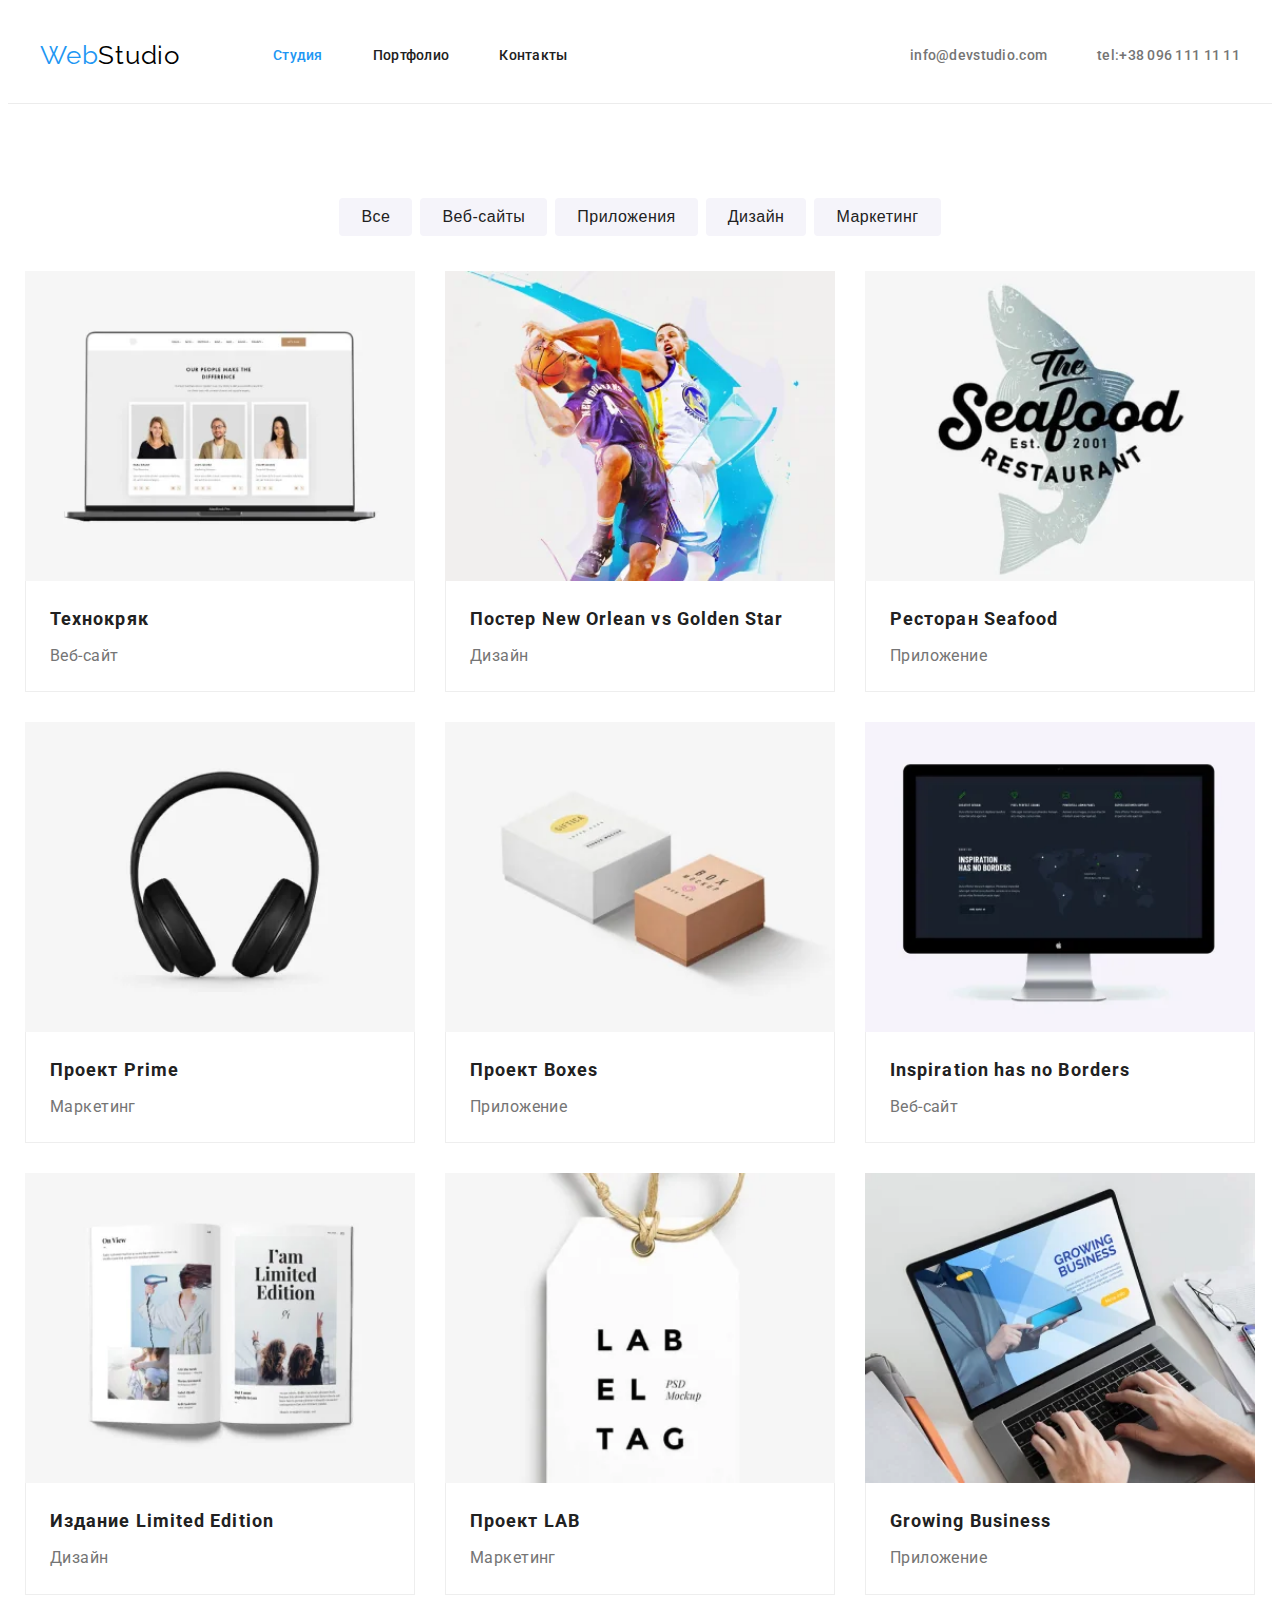
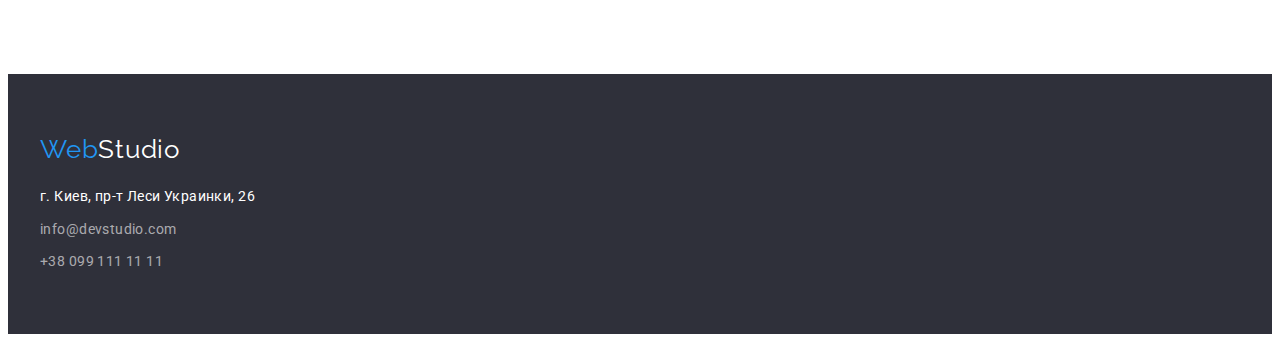
==== portfolio.html @ 63d1b92a "create" ====
<!DOCTYPE html>
<html lang="ru">
<head>
    <meta charset="UTF-8">
    <meta http-equiv="X-UA-Compatible" content="IE=edge">
    <meta name="viewport" content="width=device-width, initial-scale=1.0">
    <link rel="preconnect" href="https://fonts.googleapis.com">
    <link rel="preconnect" href="https://fonts.gstatic.com" crossorigin>
    <link href="https://fonts.googleapis.com/css2?family=Raleway:wght@700&family=Roboto:wght@400;500;700;900&display=swap"
        rel="stylesheet">
    <link rel="stylesheet" href="https://cdnjs.cloudflare.com/ajax/libs/modern-normalize/1.1.0/modern-normalize.min.css"
        integrity="sha512-wpPYUAdjBVSE4KJnH1VR1HeZfpl1ub8YT/NKx4PuQ5NmX2tKuGu6U/JRp5y+Y8XG2tV+wKQpNHVUX03MfMFn9Q=="
        crossorigin="anonymous" referrerpolicy="no-referrer" />
    <link rel="stylesheet" href="./css/style.css">
    <title>Portfolio</title>
</head>
    <body>
        <!--Шапка-->
    <header class="header-nav">
        <div class="nav-box container">
            <nav>
                <a href="./index.html" class="logo link-style">
                    Web<span class="color-logo darker">Studio</span>
                </a>
                <ul class="items-nav list">
                    <li class="item-nav"><a href="./index.html" class="link-nav link-style current">Студия</a></li>
                    <li class="item-nav"><a href="./portfolio.html" class="link-nav link-style">Портфолио</a></li>
                    <li class="item-nav"><a href="#" class="link-nav link-style">Контакты</a></li>
                </ul>
            </nav>
            <ul class="items-cont list">
                <li class="item-cont"><a href="mailto:info@devstudio.com"
                        class="link-mail link-style">info@devstudio.com</a></li>
                <li class="item-cont"><a href="tel:+380961111111" class="link-tel link-style">tel:+38 096 111 11 11</a></li>
            </ul>
        </div>
    </header>
        <main>
            <section class="section-portfolio">
                <div class="container">
                    <h1 class="visually-hidden">Портфолио</h1>
                    <!-- Фільтр -->
                    <ul class="filter-list list">
                        <li class="item-list"><button type="button" class="button-filter">Все</button></li>
                        <li class="item-list"><button type="button" class="button-filter">Веб-сайты</button></li>
                        <li class="item-list"><button type="button" class="button-filter">Приложения</button></li>
                        <li class="item-list"><button type="button" class="button-filter">Дизайн</button></li>
                        <li class="item-list"><button type="button" class="button-filter">Маркетинг</button></li>
                    </ul>
                    <!-- список набору -->
                    <ul class="portfolio-list list">
                        <li class="item-portfolio">
                            <a href="" class="link-style">
                                <img src="./images/img_p.webp" alt="" width="370">
                                <div class="subtitle-content">
                                    <h2 class="subtitle-list">Технокряк</h2>
                                    <p class="description-list">Веб-сайт</p>
                                </div>
                            </a>
                        </li>
                        <li class="item-portfolio">
                            <a href="" class="link-style">
                                <img src="./images/img_p1.webp" alt="" width="370">
                                <div class="subtitle-content">
                                    <h2 class="subtitle-list">Постер New Orlean vs Golden Star</h2>
                                    <p class="description-list">Дизайн</p>
                                </div>
                            </a>
                        </li>
                        <li class="item-portfolio">
                            <a href="" class="link-style">
                                <img src="./images/img_p2.webp" alt="" width="370">
                                <div class="subtitle-content">
                                    <h2 class="subtitle-list">Ресторан Seafood</h2>
                                    <p class="description-list">Приложение</p>
                                </div>
                            </a>
                        </li>
                        <li class="item-portfolio">
                            <a href="" class="link-style">
                                <img src="./images/img_p3.webp" alt="" width="370">
                                <div class="subtitle-content">
                                    <h2 class="subtitle-list">Проект Prime</h2>
                                    <p class="description-list">Маркетинг</p>
                                </div>
                            </a>
                        </li>
                        <li class="item-portfolio">
                            <a href="" class="link-style">
                                <img src="./images/img_p4.webp" alt="" width="370">
                    
                                <div class="subtitle-content">
                                    <h2 class="subtitle-list">Проект Boxes</h2>
                                    <p class="description-list">Приложение</p>
                                </div>
                            </a>
                        </li>
                        <li class="item-portfolio">
                            <a href="" class="link-style">
                                <img src="./images/img_p5.webp" alt="" width="370">
                                <div class="subtitle-content">
                                    <h2 class="subtitle-list">Inspiration has no Borders</h2>
                                    <p class="description-list">Веб-сайт</p>
                                </div>
                            </a>
                        </li>
                        <li class="item-portfolio">
                            <a href="" class="link-style">
                                <img src="./images/img_p6.webp" alt="" width="370">
                                <div class="subtitle-content">
                                    <h2 class="subtitle-list">Издание Limited Edition</h2>
                                    <p class="description-list">Дизайн</p>
                                </div>
                            </a>
                        </li>
                        <li class="item-portfolio">
                            <a href="" class="link-style">
                                <img src="./images/img_p7.webp" alt="" width="370">
                                <div class="subtitle-content">
                                    <h2 class="subtitle-list">Проект LAB</h2>
                                    <p class="description-list">Маркетинг</p>
                                </div>
                            </a>
                        </li>
                        <li class="item-portfolio">
                            <a href="" class="link-style">
                                <img src="./images/img_p8.webp" alt="" width="370">
                                <div class="subtitle-content">
                                    <h2 class="subtitle-list">Growing Business</h2>
                                    <p class="description-list">Приложение</p>
                                </div>
                            </a>
                        </li>
                    </ul>
                </div>
            </section>
        </main>
                <!--Футер-->
        <footer class="footer">
            <div class="container">
                <div class="box-footer-logo">
                    <a href="./index.html" class="logo link-style">
                        Web<span class="color-logo lighter">Studio</span>
                    </a>
                </div>
        
                <address class="address">
                    <ul class="items-addr list">
                        <li class="item-addr"><span class="location">г. Киев, пр-т Леси Украинки, 26</span></li>
                        <li class="item-addr"><a href="mailto:info@devstudio.com"
                                class="link-cont link-style">info@devstudio.com</a></li>
                        <li class="item-addr"><a href="tel:+380991111111" class="link-cont link-style">+38 099 111 11 11</a>
                        </li>
                    </ul>
                </address>
            </div>
        </footer>
    </body>
</html>
---- css/style.css ----
/* Змінні */

:root {
  --primary-text-color: #212121;
  --text-color: #757575;
  --accent-color: #2196f3;
  --color-contacts: rgba(255, 255, 255, 0.6);
  --primary-color-white: #ffffff;
}

/* ГЛОБАЛЬНІ СТИЛІ */

body {
  font-family: 'Roboto', sans-serif;
  color: var(--text-color);
  background-color: var(--primary-color-white);
  font-size: 14px;
  letter-spacing: 0.03em;
}

img {
  display: block;
  width: 100%;
}

/* відміняємо маркер списку */
.list {
  list-style: none;
}

/* відміняємо підкреслення посилань */
.link-style {
  text-decoration: none;
}

/* стилі для контейнерів */

.container {
  width: 1200px;
  margin-left: auto;
  margin-right: auto;
  padding: 0 15px;
}

/* Скидаю глобально зовнішні відступи  */

h1,
h2,
h3,
h4,
h5,
h6 {
  margin: 0px;
}

p {
  margin: 0px;
}

ul {
  margin: 0px;
  padding: 0px;
}

/* Шапка */

.nav-box {
  display: flex;
  justify-content: space-between;
  align-items: center;
}

.header-nav {
  color: var(--primary-color-white);
  border-bottom: 1px solid #ececec;
  padding: 32px 0;
}

.logo {
  font-family: 'Raleway', sans-serif;
  font-size: 26px;
  line-height: 1.2;
  letter-spacing: 0.03em;
  color: var(--accent-color);
}

.color-logo.darker {
  color: #000000;
  text-indent: 0%;
}

.items-nav {
  display: flex;
  margin-left: 93px;

  font-weight: 500;
  line-height: 1.2;
  letter-spacing: 0.02em;
}

.item-nav:not(:first-child) {
  margin-left: 50px;
}

nav {
  display: flex;
  align-items: center;
}

.link-nav {
  color: var(--primary-text-color);
}

.link-nav.current {
  color: var(--accent-color);
}

.link-nav:hover,
.link-nav:focus {
  color: var(--accent-color);
}

.items-cont {
  display: flex;

  font-weight: 500;
  line-height: 1.2;
  letter-spacing: 0.02em;
}

.items-cont .item-cont + .item-cont {
  margin-left: 50px;
}

.link-mail,
.link-tel {
  color: var(--text-color);
}

.link-mail:hover,
.link-mail:focus,
.link-tel:hover,
.link-tel:focus {
  color: var(--accent-color);
}

/* SECTION-HERO */

.section-hero {
  padding: 200px 0;
  text-align: center;

  background-color: #2f303a;
  color: var(--primary-color-white);
}

.title-hero {
  margin-bottom: 30px;
  margin-left: auto;
  margin-right: auto;
  width: 696px;

  font-weight: 900;
  font-size: 44px;
  line-height: 1.4;
  letter-spacing: 0.06em;
  text-transform: uppercase;
}

.button-hero {
  padding: 10px 32px;
  border-radius: 4px;
  border: 0px solid #188ce8;

  background-color: var(--accent-color);
  color: var(--primary-color-white);
  cursor: pointer;
  font-weight: 700;
  font-size: 16px;
  line-height: 1.9;
  letter-spacing: 0.06em;
}

.button-hero:hover,
.button-hero:focus {
  background-color: #188ce8;
}

/*SECTION OUR ADVANTAGES*/

.section-advantages {
  padding: 94px 0;
}

.visually-hidden {
  position: absolute;
  clip: rect(0 0 0 0);
  width: 1px;
  height: 1px;
  margin: -1px;
}

.items-advantages {
  display: flex;
  justify-content: space-between;
}

.item-advantages {
  max-width: 270px;
}

.item-advantages:not(:first-child) {
  margin-left: 30px;
}

.subtitle-advantages {
  color: var(--primary-text-color);
  font-size: 14px;
  line-height: 1.2;
  text-transform: uppercase;
}

.text-advantages {
  padding-top: 10px;
  line-height: 1.7;
}

/* section work */

.section-work {
  padding-bottom: 94px;
}

.section-work .title-section {
  margin-bottom: 50px;
}

.img-box {
  display: flex;
  justify-content: space-between;
  align-items: center;
}

.title-section {
  margin-bottom: 50px;

  color: var(--primary-text-color);
  text-align: center;
  font-size: 36px;
  line-height: 1.2;
}

/* sectiont team */

.section-team {
  padding: 94px 0;
  text-align: center;
  background-color: #f5f4fa;
}

.items-team {
  display: flex;
}

.item-card {
  box-shadow: 0px 1px 3px rgba(0, 0, 0, 0.12), 0px 1px 1px rgba(0, 0, 0, 0.14),
    0px 2px 1px rgba(0, 0, 0, 0.2);
  border-radius: 0px 0px 4px 4px;

  background-color: var(--primary-color-white);
  font-size: 16px;
  line-height: 1.2;
}

.item-card:not(:first-child) {
  margin-left: 30px;
}

.card-wrapper {
  padding: 30px 0;
}

.title-card {
  margin-bottom: 10px;

  color: var(--primary-text-color);
  font-size: 16px;
  font-weight: 500;
  line-height: 1.2;
}

/* Footer */
.footer {
  padding: 60px 0;

  background-color: #2f303a;
}

.box-footer-logo {
  margin-bottom: 20px;
}

.color-logo.lighter {
  color: var(--primary-color-white);
}

.items-addr {
  font-style: normal;
  line-height: 1.7;
  font-weight: 400;
  letter-spacing: 0.03em;
}

.item-addr:not(:last-child) {
  margin-bottom: 9px;
}

.location {
  color: var(--primary-color-white);
}

.link-cont {
  color: var(--color-contacts);
}

/* ПОРТФОЛІО */

/* Section filter */

.section-portfolio {
  padding: 94px 0;
}

.filter-list {
  display: flex;
  justify-content: center;
  margin-bottom: 50px;
}

.filter-list .item-list:not(:first-child) {
  margin-left: 8px;
}

.button-filter {
  padding: 6px 22px;
  border: 0px;
  border-radius: 4px;
  border-color: transparent;

  background-color: #f5f4fa;
  color: var(--primary-text-color);
  font-weight: 500;
  font-size: 16px;
  line-height: 1.6;
  letter-spacing: 0.03em;
  text-align: center;
  cursor: pointer;
}

.button-filter:hover,
.button-filter:focus {
  background-color: var(--accent-color);
  color: var(--primary-color-white);
}

/* 1 Варіант */
/*.portfolio-list {
  display: flex;
  flex-wrap: wrap;
}

 .item-portfolio {
  width: 370px;
   width: calc(100% - 90)/ 3); 
}

.item-portfolio:not(:nth-child(3n)) {
  margin-right: 30px;
}

.item-portfolio:not(:nth-last-child(-n + 3)) {
  margin-bottom: 30px;
} */

/* по MDN */
.portfolio-list {
  display: flex;
  flex-wrap: wrap;
  margin: -30px;
}

.item-portfolio {
  margin: 15px;
  width: calc(100% / 3 - 30px);
}

/* .item-portfolio:not(:nth-child(3n)) {
  margin-right: 15px; 
}

.item-portfolio:not(:nth-last-child(-n + 3)) {
   margin-bottom: 15px; 
} */

.subtitle-content {
  border: 1px solid #eeeeee;
  border-top: 0px;
  padding: 20px 24px;
}

.subtitle-list {
  margin-bottom: 4px;

  color: var(--primary-text-color);
  font-size: 18px;
  line-height: 2;
  letter-spacing: 0.06em;
}

.description-list {
  color: var(--text-color);
  font-size: 16px;
  line-height: 1.9;
}
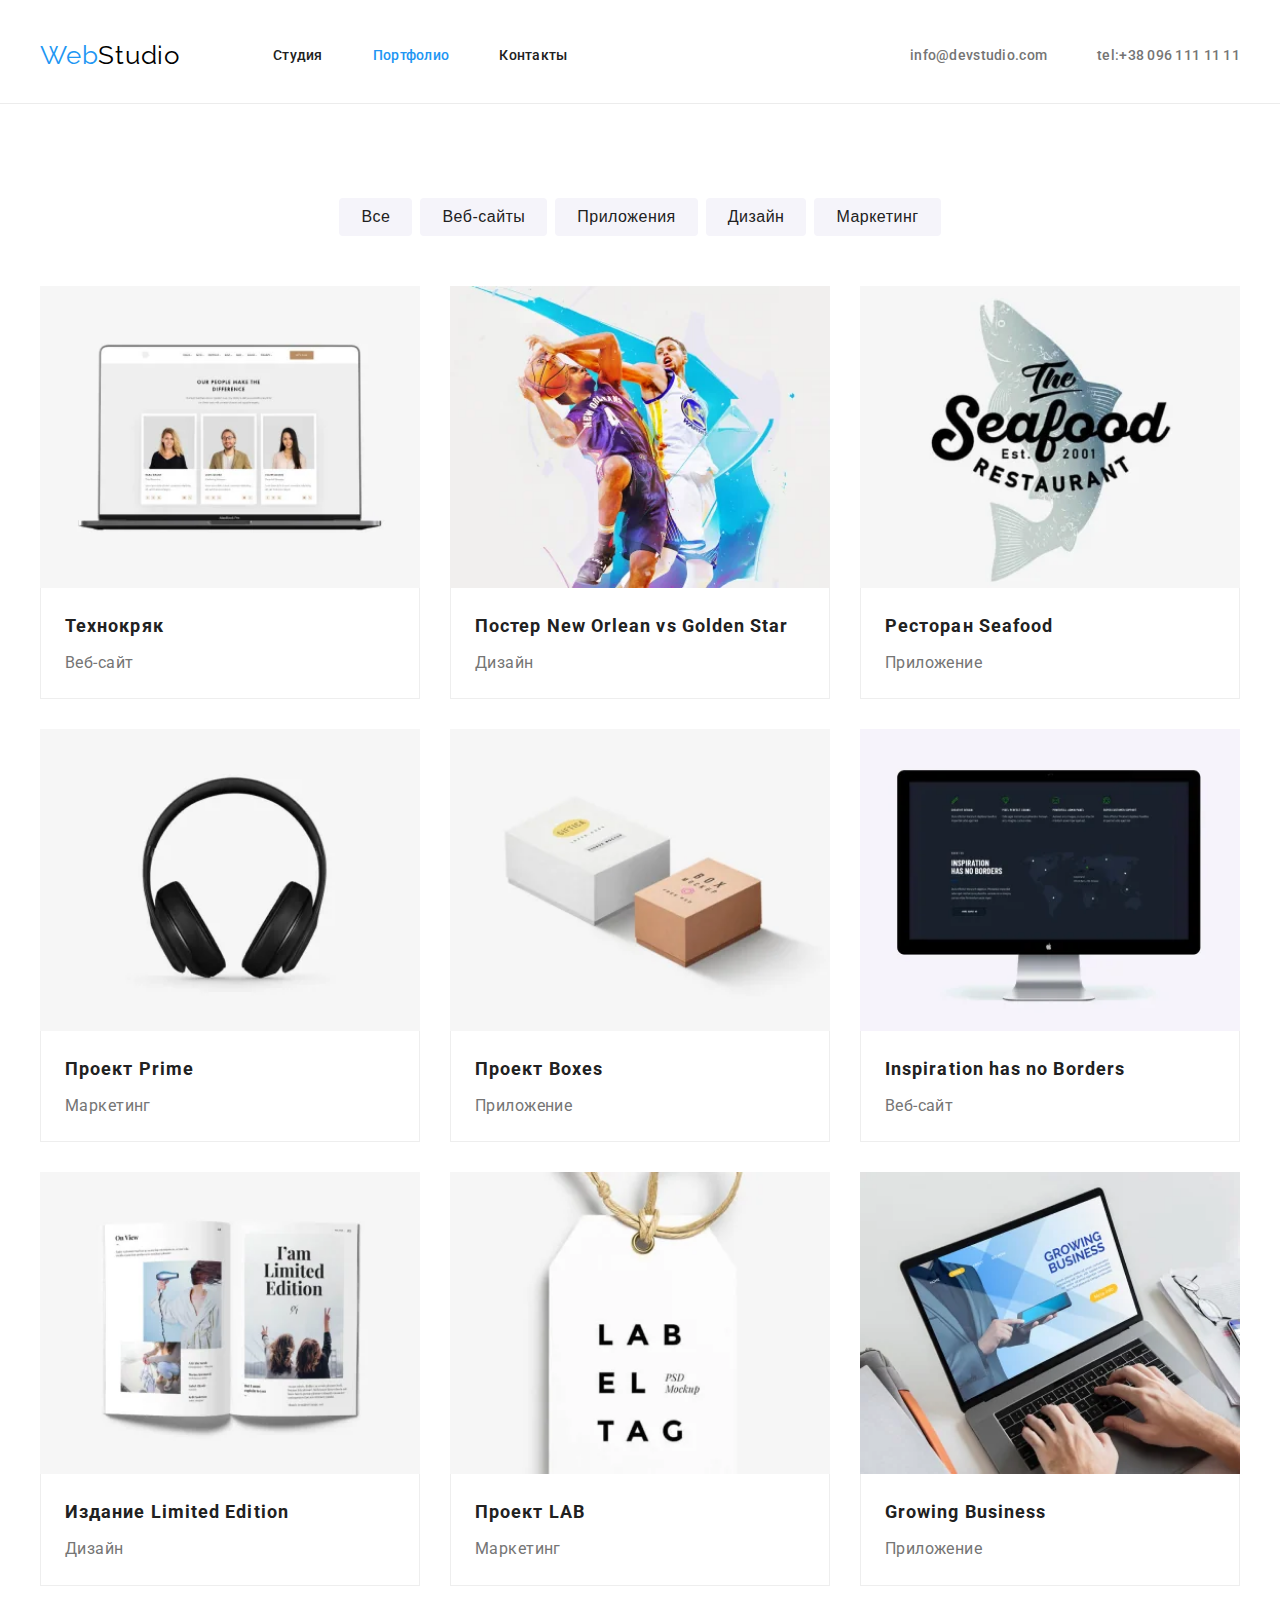
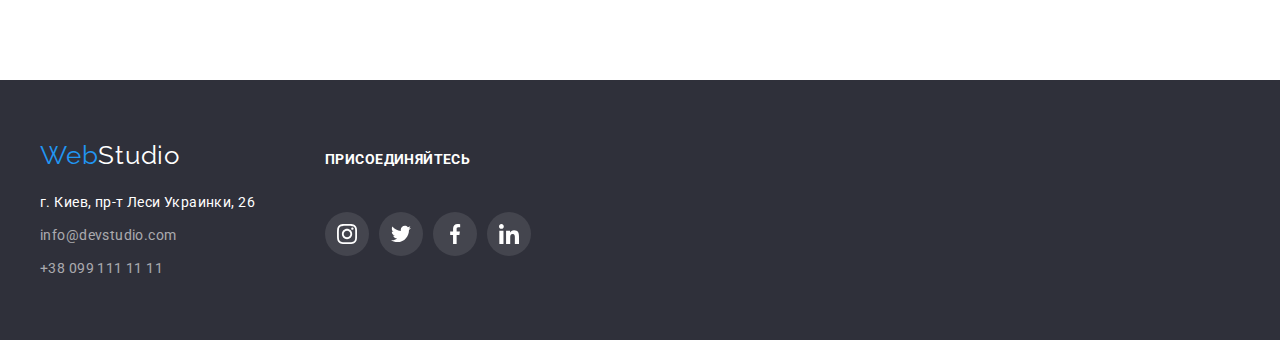
==== commit 891d6bcf: "join footer" ====
--- a/portfolio.html
+++ b/portfolio.html
@@ -23,8 +23,8 @@
                     Web<span class="color-logo darker">Studio</span>
                 </a>
                 <ul class="items-nav list">
-                    <li class="item-nav"><a href="./index.html" class="link-nav link-style current">Студия</a></li>
-                    <li class="item-nav"><a href="./portfolio.html" class="link-nav link-style">Портфолио</a></li>
+                    <li class="item-nav"><a href="./index.html" class="link-nav link-style ">Студия</a></li>
+                    <li class="item-nav"><a href="./portfolio.html" class="link-nav link-style current">Портфолио</a></li>
                     <li class="item-nav"><a href="#" class="link-nav link-style">Контакты</a></li>
                 </ul>
             </nav>
@@ -137,22 +137,50 @@
         </main>
                 <!--Футер-->
         <footer class="footer">
-            <div class="container">
-                <div class="box-footer-logo">
-                    <a href="./index.html" class="logo link-style">
-                        Web<span class="color-logo lighter">Studio</span>
+            <div class="container footer-container">
+                <div>
+                    <div class="box-footer-logo">
+                        <a href="./index.html" class="logo link-style">
+                            Web<span class="color-logo lighter">Studio</span>
+                        </a>
+                    </div>
+        
+                    <address class="address">
+                        <ul class="items-addr list">
+                            <li class="item-addr"><span class="location">г. Киев, пр-т Леси Украинки, 26</span></li>
+                            <li class="item-addr"><a href="mailto:info@devstudio.com"
+                                    class="link-cont link-style">info@devstudio.com</a>
+                            </li>
+                            <li class="item-addr"><a href="tel:+380991111111" class="link-cont link-style">+38 099 111 11 11</a>
+                            </li>
+                        </ul>
+                    </address>
+                </div>
+                <div class="box-join">
+                    <h3 class="title-join">присоединяйтесь</h3>
+                    <a href="" class="link-social dark" aria-label="instagram">
+                        <svg class="icon-social light" width="20" height="20">
+                            <use href="./images/sprite.svg#instagram"></use>
+                        </svg>
+                    </a>
+                    <a href="" class="link-social dark" aria-label="twitter">
+                        <svg class="icon-social light" width="20" height="20">
+                            <use href="./images/sprite.svg#twitter">
+                            </use>
+                        </svg>
+                    </a>
+                    <a href="" class="link-social dark" aria-label="facebook">
+                        <svg class="icon-social light" width="20" height="20">
+                            <use href="./images/sprite.svg#facebook">
+                            </use>
+                        </svg>
+                    </a>
+                    <a href="" class="link-social dark" aria-label="linkedin">
+                        <svg class="icon-social light" width="20" height="20">
+                            <use href="./images/sprite.svg#linkedin"></use>
+                        </svg>
                     </a>
                 </div>
-        
-                <address class="address">
-                    <ul class="items-addr list">
-                        <li class="item-addr"><span class="location">г. Киев, пр-т Леси Украинки, 26</span></li>
-                        <li class="item-addr"><a href="mailto:info@devstudio.com"
-                                class="link-cont link-style">info@devstudio.com</a></li>
-                        <li class="item-addr"><a href="tel:+380991111111" class="link-cont link-style">+38 099 111 11 11</a>
-                        </li>
-                    </ul>
-                </address>
             </div>
         </footer>
     </body>
--- a/css/style.css
+++ b/css/style.css
@@ -11,6 +11,10 @@
 /* ГЛОБАЛЬНІ СТИЛІ */
 
 body {
+  max-width: 1600px;
+  margin-left: auto;
+  margin-right: auto;
+
   font-family: 'Roboto', sans-serif;
   color: var(--text-color);
   background-color: var(--primary-color-white);
@@ -147,11 +151,22 @@
 /* SECTION-HERO */
 
 .section-hero {
-  padding: 200px 0;
+  padding-top: 200px;
   text-align: center;
+  /* max-width: 1600px; */
+  height: 600px;
+  /* margin-right: auto;
+  margin-left: auto; */
 
   background-color: #2f303a;
   color: var(--primary-color-white);
+  background-image: linear-gradient(
+      rgba(47, 48, 58, 0.4),
+      rgba(47, 48, 58, 0.4)
+    ),
+    url('..//images/bgi.jpg');
+  background-position: center;
+  background-repeat: no-repeat;
 }
 
 .title-hero {
@@ -200,6 +215,63 @@
   margin: -1px;
 }
 
+.box-icon-advantages {
+  display: flex;
+  justify-content: center;
+  align-items: center;
+  height: 120px;
+  background-color: #f5f4fa;
+  border-radius: 4px;
+  margin-bottom: 30px;
+}
+
+/* 
+.item-advantages::before {
+  display: block;
+  content: '';
+  height: 120px;
+  background-color: #f5f4fa;
+  border-radius: 4px;
+  background-size: 70px 70px;
+  background-repeat: no-repeat;
+  background-position: center;
+  margin-bottom: 30px;
+} */
+
+/* .item-advantages:nth-child(1)::before {
+  background-image: url(..//images/icon-index/antenna1.svg);
+}
+
+.item-advantages:nth-child(2)::before {
+  background-image: url(..//images/icon-index/clock1.svg);
+}
+
+.item-advantages:nth-child(3)::before {
+  background-image: url(..//images/icon-index/diagram1.svg);
+}
+
+.item-advantages:nth-child(4)::before {
+  background-image: url(..//images/icon-index/astronaut1.svg);
+} */
+
+/* ВАРІАНТ2 */
+
+/* .item-advantages.icon-antenna::before {
+  background-image: url(..//images/icon-index/svg/antenna.svg);
+} */
+
+.item-advantages.icon-clock::before {
+  background-image: url(..//images/icon-index/svg/clock.svg);
+}
+
+.item-advantages.icon-diagramma::before {
+  background-image: url(..//images/icon-index/svg/diagram.svg);
+}
+
+.item-advantages.icon-astronaut::before {
+  background-image: url(..//images/icon-index/svg/astronaut.svg);
+}
+
 .items-advantages {
   display: flex;
   justify-content: space-between;
@@ -216,7 +288,7 @@
 .subtitle-advantages {
   color: var(--primary-text-color);
   font-size: 14px;
-  line-height: 1.2;
+  line-height: 1.14;
   text-transform: uppercase;
 }
 
@@ -289,10 +361,72 @@
   line-height: 1.2;
 }
 
+.box-social {
+  display: flex;
+  justify-content: space-between;
+  margin-top: 16px;
+  padding: 0 32px;
+}
+
+.link-social {
+  display: inline-flex;
+  width: 44px;
+  height: 44px;
+  border-radius: 50%;
+  justify-content: center;
+  align-items: center;
+}
+
+.icon-social {
+  fill: #afb1b8;
+}
+
+.link-social:hover {
+  background-color: #2196f3;
+  cursor: pointer;
+}
+
+.link-social:hover .icon-social {
+  fill: #ffffff;
+}
+
+/* company */
+
+.company {
+  padding: 94px 0;
+}
+
+.box-company {
+  display: flex;
+  justify-content: space-between;
+}
+
+.link-company {
+  display: inline-flex;
+  border: 1px solid #afb1b8;
+  box-sizing: border-box;
+  border-radius: 4px;
+  width: 170px;
+  height: 92px;
+  justify-content: center;
+  align-items: center;
+}
+
+.icon-company {
+  fill: #afb1b8;
+}
+
+.link-company:hover {
+  border-color: #2196f3;
+}
+
+.link-company:hover .icon-company {
+  fill: #2196f3;
+}
+
 /* Footer */
 .footer {
   padding: 60px 0;
-
   background-color: #2f303a;
 }
 
@@ -322,6 +456,89 @@
 .link-cont {
   color: var(--color-contacts);
 }
+
+.footer-container {
+  display: flex;
+}
+
+.box-join {
+  display: flex;
+  flex-wrap: wrap;
+  justify-content: space-between;
+  width: 206px;
+  padding-top: 12px;
+  margin-left: 70px;
+}
+
+.title-join {
+  margin-right: 40px;
+  margin-bottom: 20px;
+  color: var(--primary-color-white);
+  font-size: 14px;
+  line-height: 1.14;
+  text-transform: uppercase;
+}
+
+.link-social.dark {
+  background-color: rgba(255, 255, 255, 0.1);
+}
+
+.link-social.dark:hover {
+  background-color: #2196f3;
+}
+
+.icon-social.light {
+  fill: var(--primary-color-white);
+}
+
+/*  */
+/* .join ul {
+  margin-top: 20px;
+}
+
+.join ul li {
+  display: inline-block;
+}
+
+.join ul li::after {
+  content: '';
+  width: 44px;
+  height: 44px;
+  border-radius: 50%;
+  display: block;
+
+  background-repeat: no-repeat;
+  background-position: center;
+  background-size: 20px 20px;
+  background-color: rgba(255, 255, 255, 0.1);
+}
+
+.join .link-inst::after {
+  background-image: url(..//images/icon-index/instagram\ 2.svg);
+}
+
+.join .link-twit::after {
+  background-image: url(..//images/icon-index/twitter\ 1.svg);
+}
+
+.join .link-face::after {
+  background-image: url(..//images/icon-index/facebook\ 1.svg);
+}
+
+.join .link-in::after {
+  background-image: url(..//images/icon-index/linkedin\ 1.svg);
+}
+
+.join ul li:hover::after {
+  background-color: #2196f3;
+}
+
+.title-join {
+  color: var(--primary-color-white);
+  font-size: 14px;
+  line-height: 1.15;
+  text-transform: uppercase;
+}  */
 
 /* ПОРТФОЛІО */
 
@@ -371,7 +588,7 @@
 
  .item-portfolio {
   width: 370px;
-   width: calc(100% - 90)/ 3); 
+   width: calc(100% - 90)/ 3);
 }
 
 .item-portfolio:not(:nth-child(3n)) {
@@ -380,18 +597,19 @@
 
 .item-portfolio:not(:nth-last-child(-n + 3)) {
   margin-bottom: 30px;
-} */
+}
+*/
 
 /* по MDN */
 .portfolio-list {
   display: flex;
   flex-wrap: wrap;
-  margin: -30px;
+  margin: -15px;
 }
 
 .item-portfolio {
   margin: 15px;
-  width: calc(100% / 3 - 30px);
+  width: calc((100% - 90px) / 3);
 }
 
 /* .item-portfolio:not(:nth-child(3n)) {
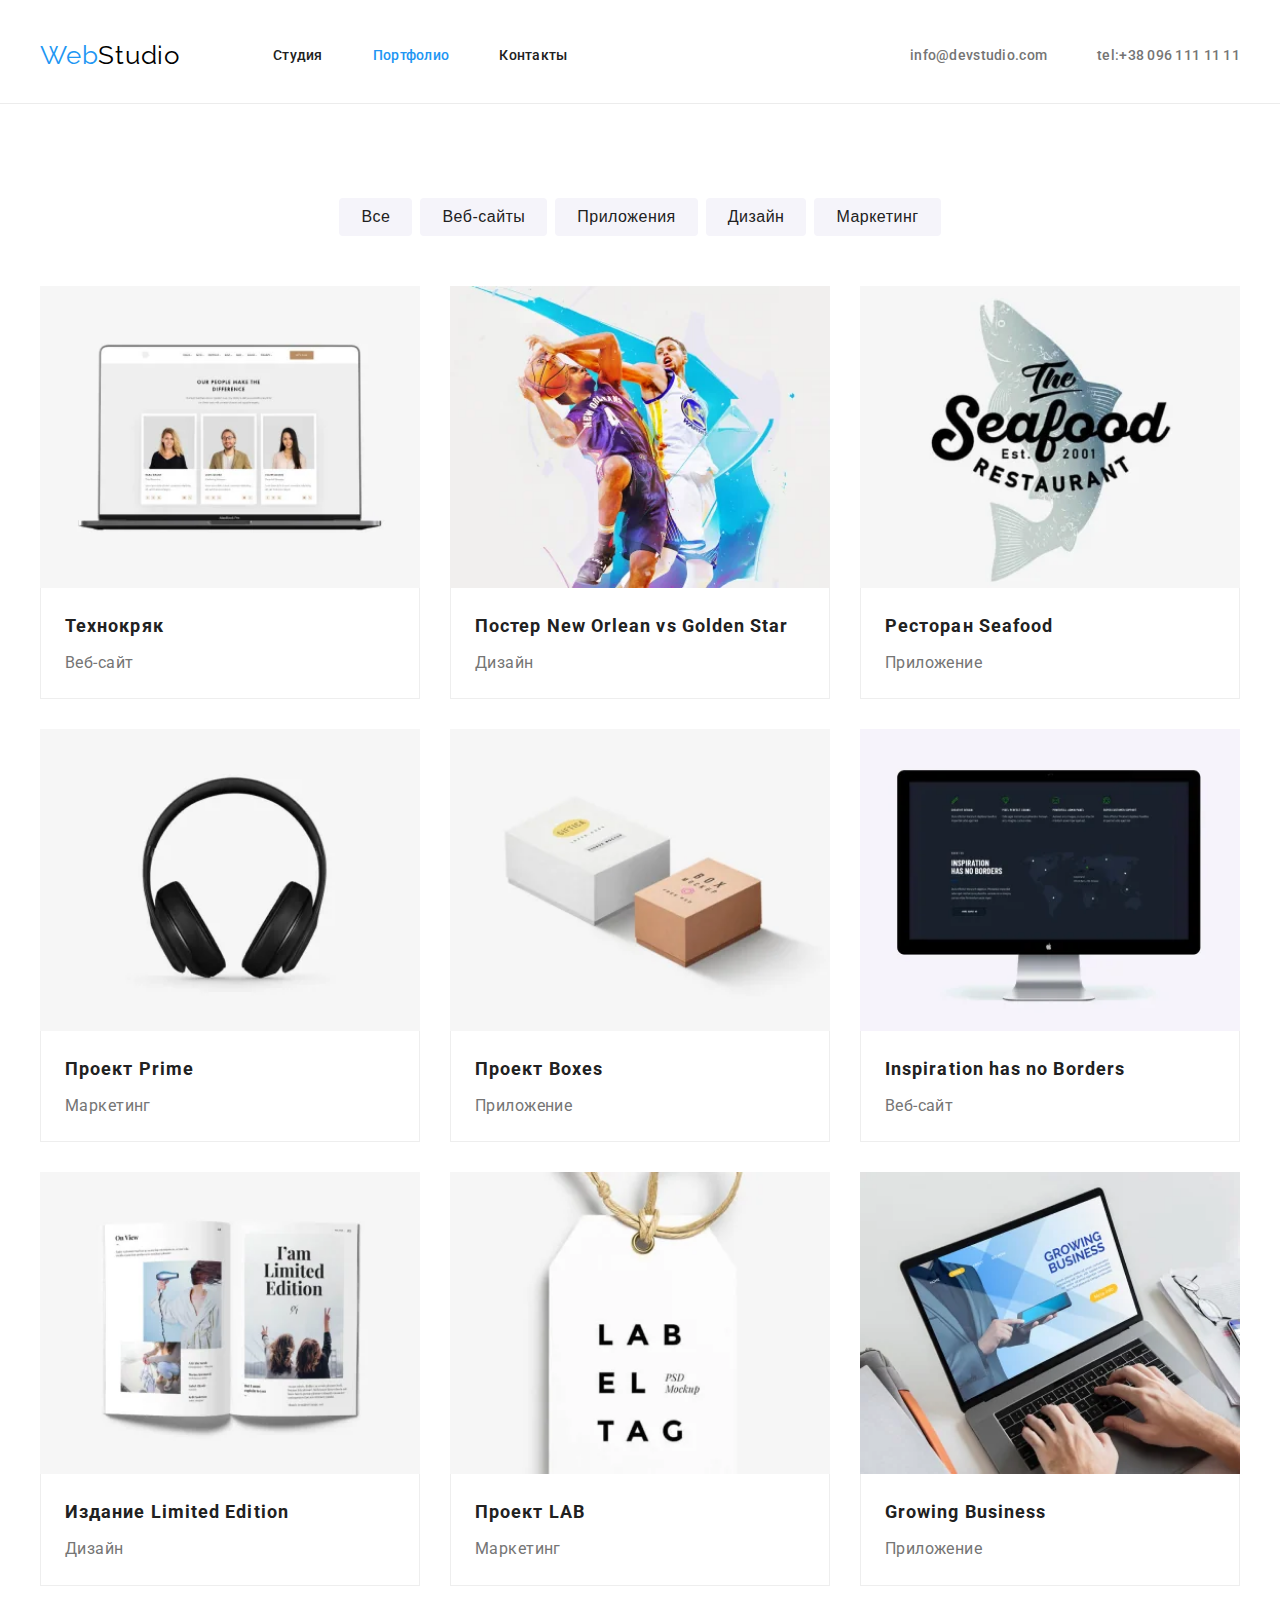
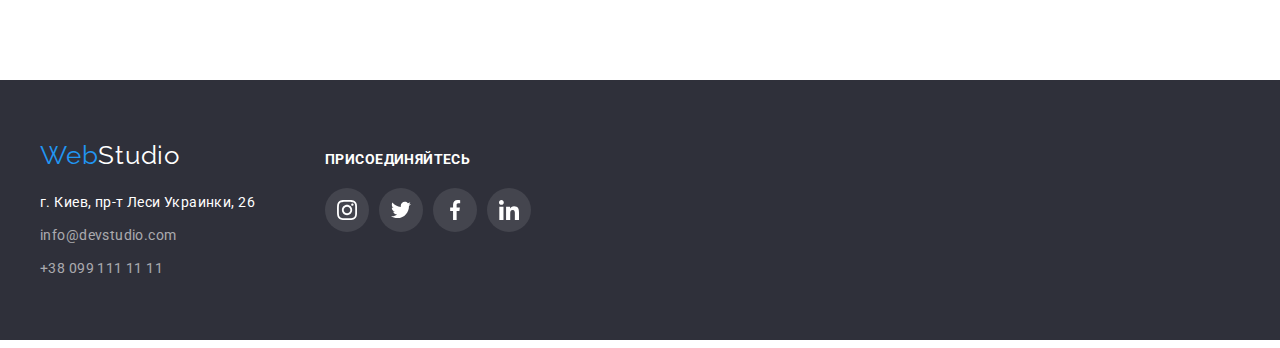
==== commit 7881fe97: "join ul>li" ====
--- a/portfolio.html
+++ b/portfolio.html
@@ -158,28 +158,37 @@
                 </div>
                 <div class="box-join">
                     <h3 class="title-join">присоединяйтесь</h3>
-                    <a href="" class="link-social dark" aria-label="instagram">
-                        <svg class="icon-social light" width="20" height="20">
-                            <use href="./images/sprite.svg#instagram"></use>
-                        </svg>
-                    </a>
-                    <a href="" class="link-social dark" aria-label="twitter">
-                        <svg class="icon-social light" width="20" height="20">
-                            <use href="./images/sprite.svg#twitter">
-                            </use>
-                        </svg>
-                    </a>
-                    <a href="" class="link-social dark" aria-label="facebook">
-                        <svg class="icon-social light" width="20" height="20">
-                            <use href="./images/sprite.svg#facebook">
-                            </use>
-                        </svg>
-                    </a>
-                    <a href="" class="link-social dark" aria-label="linkedin">
-                        <svg class="icon-social light" width="20" height="20">
-                            <use href="./images/sprite.svg#linkedin"></use>
-                        </svg>
-                    </a>
+                    <ul class="items-join list">
+                        <li class="item-join">
+                            <a href="" class="link-social dark" aria-label="instagram">
+                                <svg class="icon-social light" width="20" height="20">
+                                    <use href="./images/sprite.svg#instagram"></use>
+                                </svg>
+                            </a>
+                        </li>
+                        <li class="item-join">
+                            <a href="" class="link-social dark" aria-label="twitter">
+                                <svg class="icon-social light" width="20" height="20">
+                                    <use href="./images/sprite.svg#twitter"></use>
+                                </svg>
+                            </a>
+                        </li>
+                        <li class="item-join">
+                            <a href="" class="link-social dark" aria-label="facebook">
+                                <svg class="icon-social light" width="20" height="20">
+                                    <use href="./images/sprite.svg#facebook">
+                                    </use>
+                                </svg>
+                            </a>
+                        </li>
+                        <li class="item-join">
+                            <a href="" class="link-social dark" aria-label="linkedin">
+                                <svg class="icon-social light" width="20" height="20">
+                                    <use href="./images/sprite.svg#linkedin"></use>
+                                </svg>
+                            </a>
+                        </li>
+                    </ul>
                 </div>
             </div>
         </footer>
--- a/css/style.css
+++ b/css/style.css
@@ -416,11 +416,14 @@
   fill: #afb1b8;
 }
 
-.link-company:hover {
+.link-company:hover,
+.link-company:focus {
   border-color: #2196f3;
-}
-
-.link-company:hover .icon-company {
+  outline: #2196f3;
+}
+
+.link-company:hover .icon-company,
+.link-company:focus .icon-company {
   fill: #2196f3;
 }
 
@@ -462,16 +465,11 @@
 }
 
 .box-join {
-  display: flex;
-  flex-wrap: wrap;
-  justify-content: space-between;
-  width: 206px;
   padding-top: 12px;
   margin-left: 70px;
 }
 
 .title-join {
-  margin-right: 40px;
   margin-bottom: 20px;
   color: var(--primary-color-white);
   font-size: 14px;
@@ -479,66 +477,26 @@
   text-transform: uppercase;
 }
 
+.items-join {
+  display: flex;
+}
+
+.item-join:not(:last-child) {
+  margin-right: 10px;
+}
+
 .link-social.dark {
   background-color: rgba(255, 255, 255, 0.1);
 }
 
-.link-social.dark:hover {
+.link-social.dark:hover,
+.link-social.dark:focus {
   background-color: #2196f3;
 }
 
 .icon-social.light {
   fill: var(--primary-color-white);
 }
-
-/*  */
-/* .join ul {
-  margin-top: 20px;
-}
-
-.join ul li {
-  display: inline-block;
-}
-
-.join ul li::after {
-  content: '';
-  width: 44px;
-  height: 44px;
-  border-radius: 50%;
-  display: block;
-
-  background-repeat: no-repeat;
-  background-position: center;
-  background-size: 20px 20px;
-  background-color: rgba(255, 255, 255, 0.1);
-}
-
-.join .link-inst::after {
-  background-image: url(..//images/icon-index/instagram\ 2.svg);
-}
-
-.join .link-twit::after {
-  background-image: url(..//images/icon-index/twitter\ 1.svg);
-}
-
-.join .link-face::after {
-  background-image: url(..//images/icon-index/facebook\ 1.svg);
-}
-
-.join .link-in::after {
-  background-image: url(..//images/icon-index/linkedin\ 1.svg);
-}
-
-.join ul li:hover::after {
-  background-color: #2196f3;
-}
-
-.title-join {
-  color: var(--primary-color-white);
-  font-size: 14px;
-  line-height: 1.15;
-  text-transform: uppercase;
-}  */
 
 /* ПОРТФОЛІО */
 
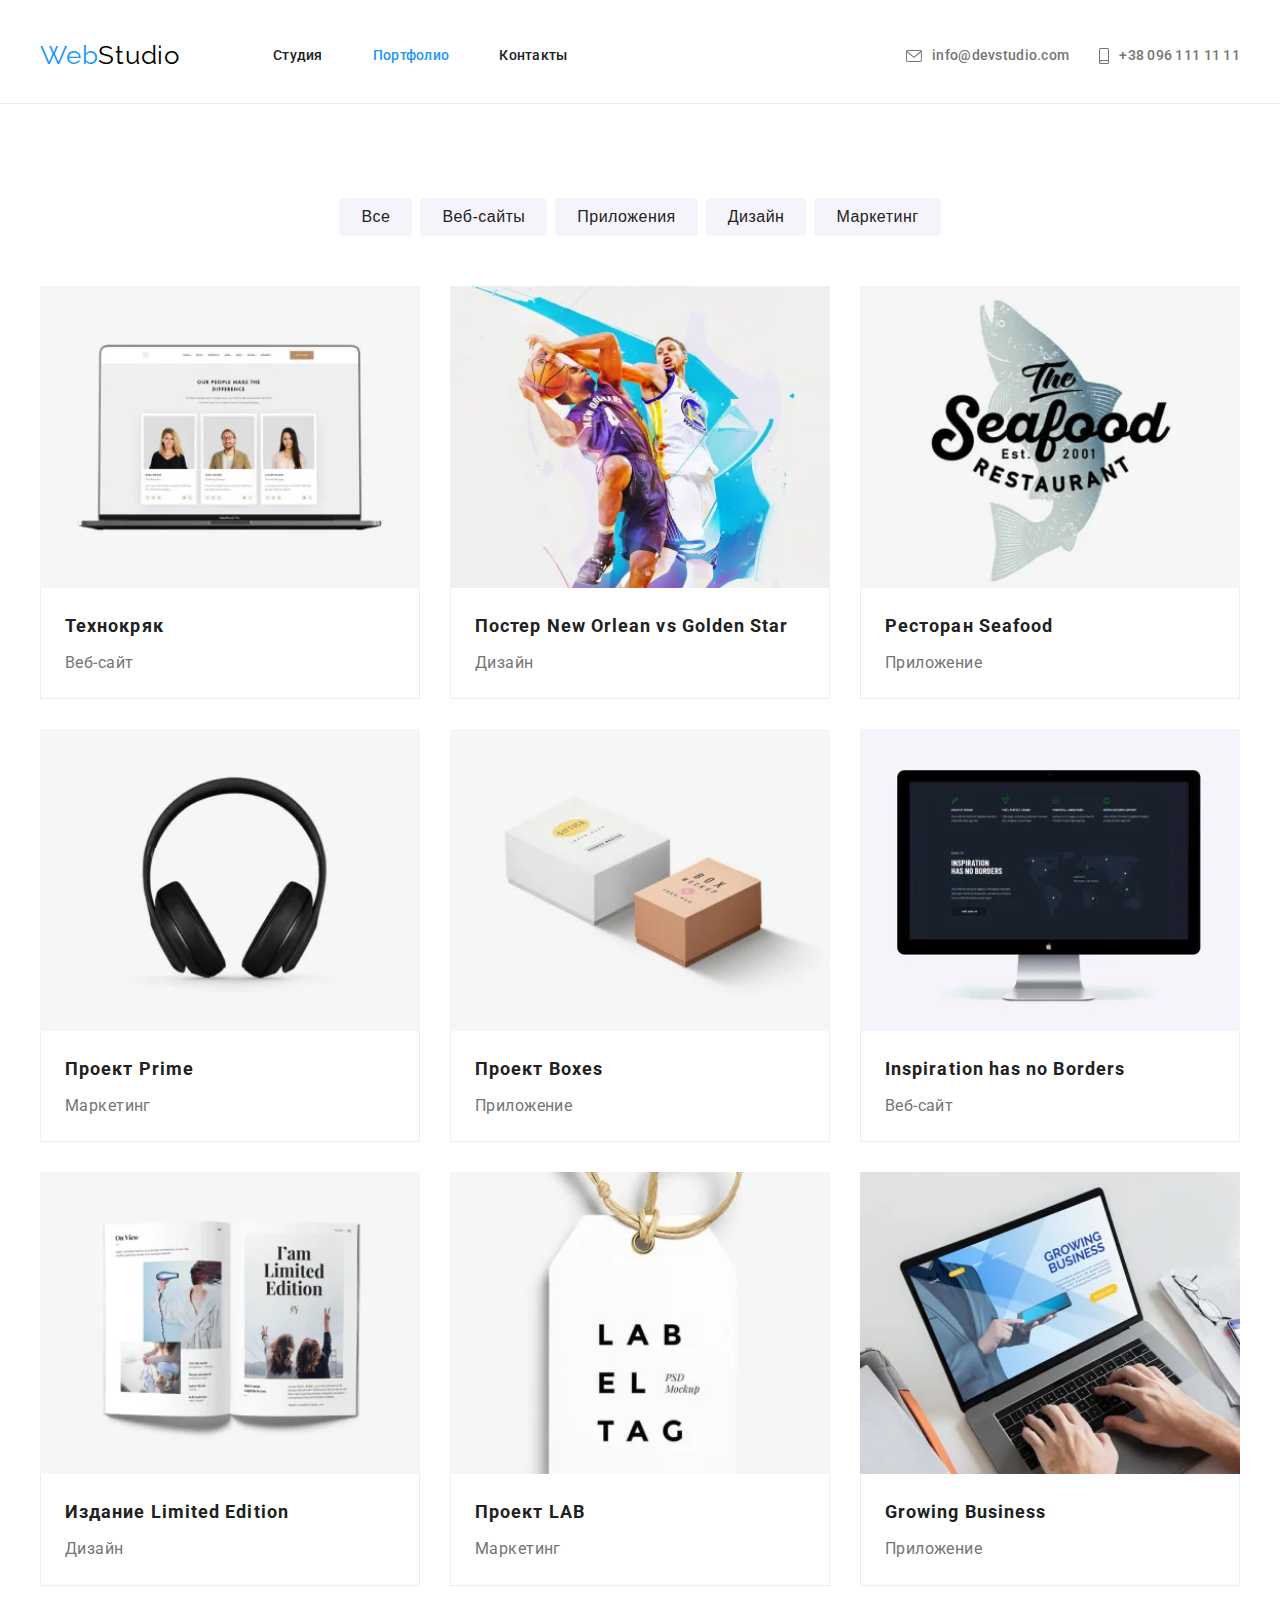
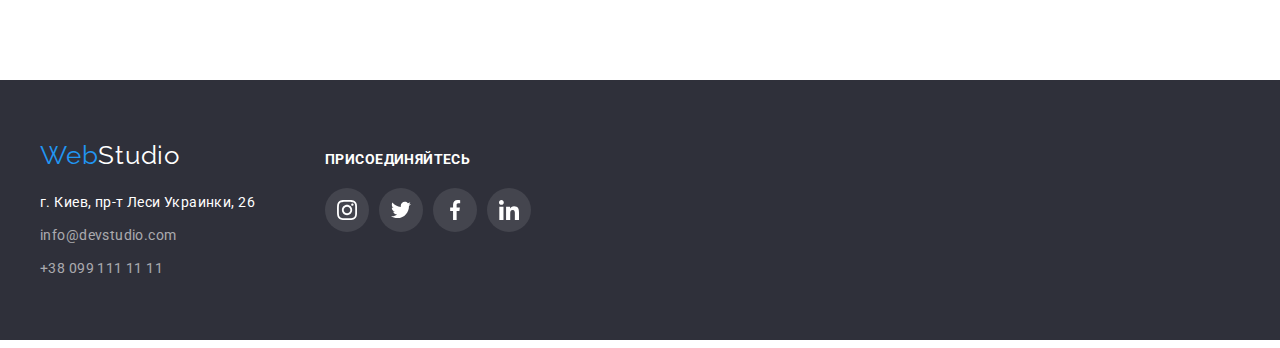
==== commit ab2b33d3: "правимо icon header, shadow" ====
--- a/portfolio.html
+++ b/portfolio.html
@@ -29,9 +29,21 @@
                 </ul>
             </nav>
             <ul class="items-cont list">
-                <li class="item-cont"><a href="mailto:info@devstudio.com"
-                        class="link-mail link-style">info@devstudio.com</a></li>
-                <li class="item-cont"><a href="tel:+380961111111" class="link-tel link-style">tel:+38 096 111 11 11</a></li>
+                <li class="item-cont link-mail">
+                    <a href="mailto:info@devstudio.com" class="link-mail link-style">
+                        <svg class="icon-mail" width="16" height="12">
+                            <use href="./images/sprite.svg#envelope"></use>
+                        </svg>
+                        info@devstudio.com
+                    </a>
+                </li>
+                <li class="item-cont link-tel">
+                    <a href="tel:+380961111111" class="link-tel link-style">
+                        <svg class="icon-tel" width="10" height="16">
+                            <use href="./images/sprite.svg#smartphone"></use>
+                        </svg>+38 096 111 11 11
+                    </a>
+                </li>
             </ul>
         </div>
     </header>
@@ -50,7 +62,7 @@
                     <!-- список набору -->
                     <ul class="portfolio-list list">
                         <li class="item-portfolio">
-                            <a href="" class="link-style">
+                            <a href="" class="link-portfolio link-style">
                                 <img src="./images/img_p.webp" alt="" width="370">
                                 <div class="subtitle-content">
                                     <h2 class="subtitle-list">Технокряк</h2>
--- a/css/style.css
+++ b/css/style.css
@@ -126,19 +126,35 @@
 
 .items-cont {
   display: flex;
+  align-items: center;
 
   font-weight: 500;
   line-height: 1.2;
   letter-spacing: 0.02em;
 }
 
+.icon-tel,
+.icon-mail {
+  margin-right: 10px;
+  fill: var(--text-color);
+}
+
 .items-cont .item-cont + .item-cont {
-  margin-left: 50px;
+  margin-left: 30px;
 }
 
 .link-mail,
 .link-tel {
   color: var(--text-color);
+  display: inline-flex;
+  align-items: center;
+}
+
+.link-mail:hover .icon-mail,
+.link-mail:focus .icon-mail,
+.link-tel:hover .icon-tel,
+.link-tel:focus .icon-tel {
+  fill: var(--accent-color);
 }
 
 .link-mail:hover,
@@ -147,7 +163,6 @@
 .link-tel:focus {
   color: var(--accent-color);
 }
-
 /* SECTION-HERO */
 
 .section-hero {
@@ -363,7 +378,6 @@
 
 .box-social {
   display: flex;
-  justify-content: space-between;
   margin-top: 16px;
   padding: 0 32px;
 }
@@ -381,12 +395,14 @@
   fill: #afb1b8;
 }
 
-.link-social:hover {
+.link-social:hover,
+.link-social:focus {
   background-color: #2196f3;
   cursor: pointer;
 }
 
-.link-social:hover .icon-social {
+.link-social:hover .icon-social,
+.link-social:focus .icon-social {
   fill: #ffffff;
 }
 
@@ -396,13 +412,13 @@
   padding: 94px 0;
 }
 
-.box-company {
+.items-company {
   display: flex;
   justify-content: space-between;
 }
 
 .link-company {
-  display: inline-flex;
+  display: flex;
   border: 1px solid #afb1b8;
   box-sizing: border-box;
   border-radius: 4px;
@@ -529,13 +545,15 @@
   line-height: 1.6;
   letter-spacing: 0.03em;
   text-align: center;
-  cursor: pointer;
 }
 
 .button-filter:hover,
 .button-filter:focus {
+  cursor: pointer;
   background-color: var(--accent-color);
   color: var(--primary-color-white);
+  box-shadow: 0px 3px 1px rgba(0, 0, 0, 0.1), 0px 1px 2px rgba(0, 0, 0, 0.08),
+    0px 2px 2px rgba(0, 0, 0, 0.12);
 }
 
 /* 1 Варіант */
@@ -568,6 +586,11 @@
 .item-portfolio {
   margin: 15px;
   width: calc((100% - 90px) / 3);
+}
+
+.item-portfolio:hover {
+  box-shadow: 0px 1px 1px rgba(0, 0, 0, 0.12), 0px 4px 4px rgba(0, 0, 0, 0.06),
+    1px 4px 6px rgba(0, 0, 0, 0.16);
 }
 
 /* .item-portfolio:not(:nth-child(3n)) {
